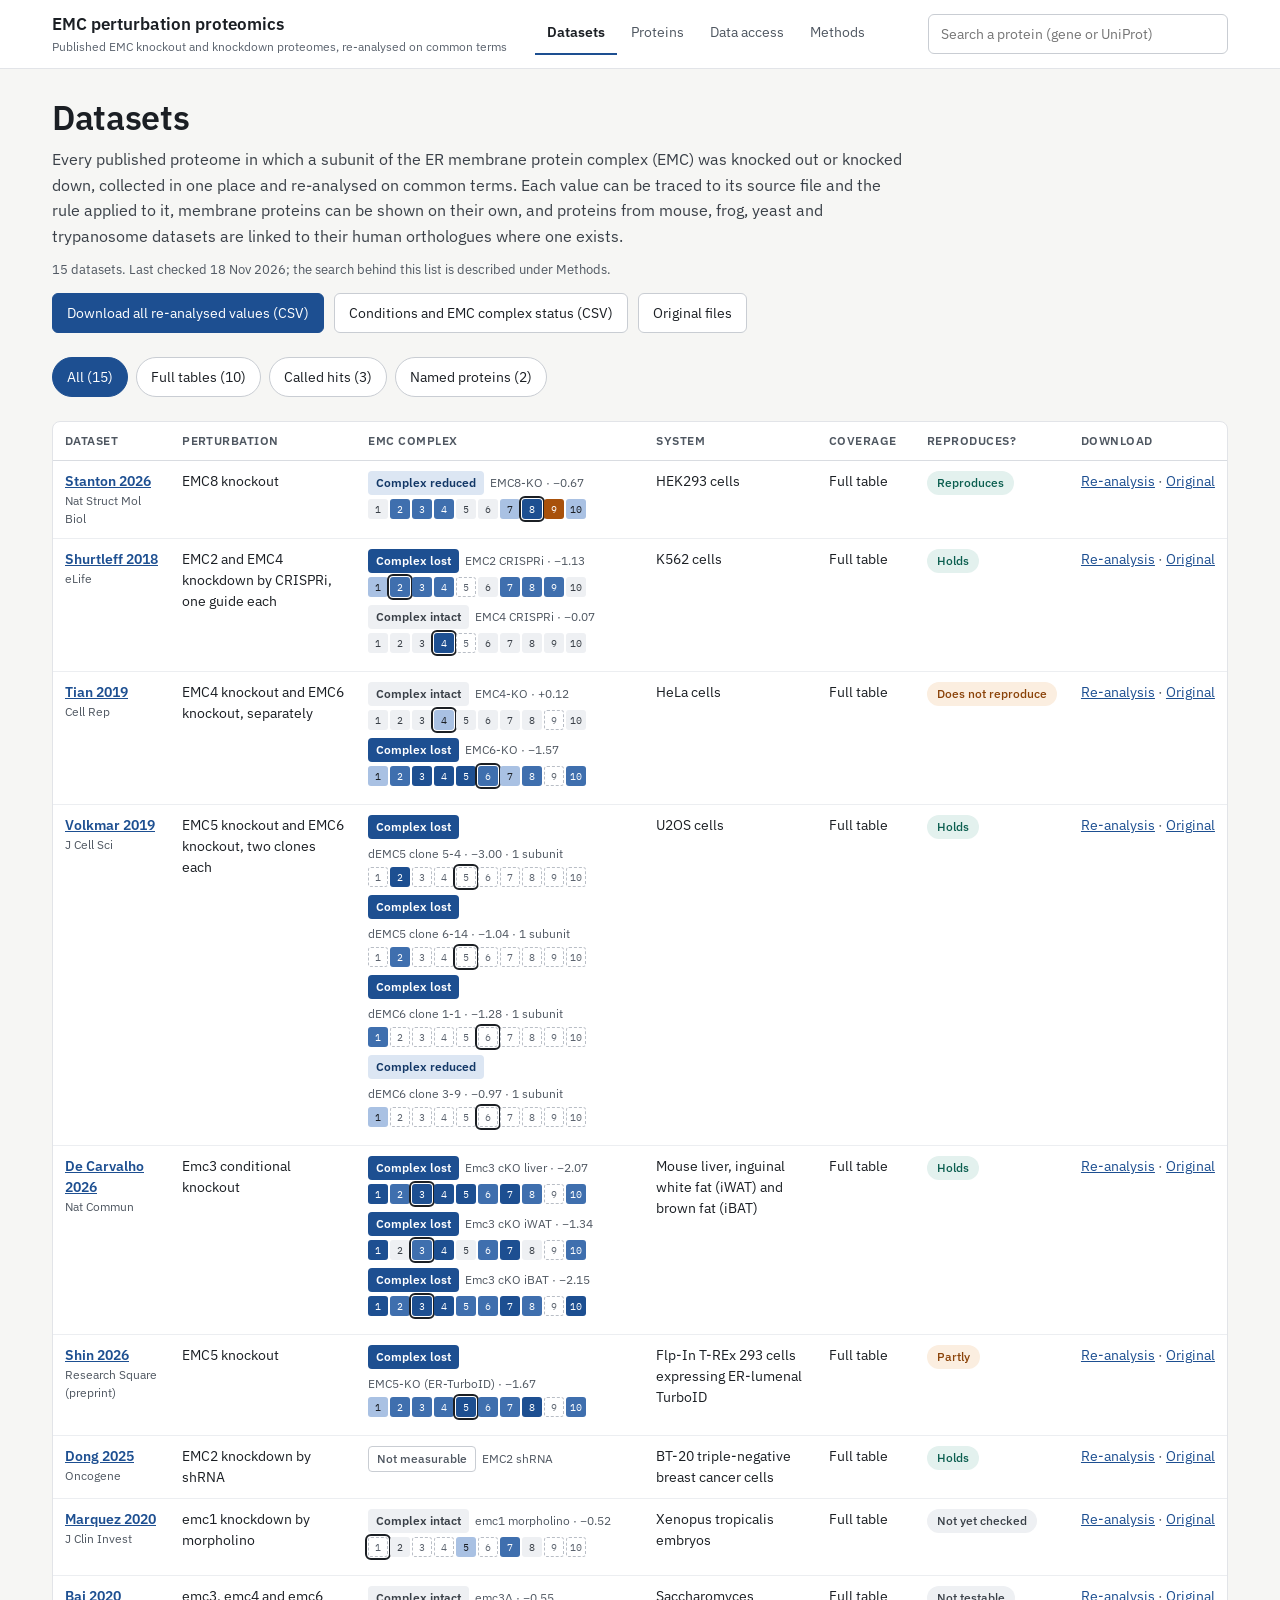
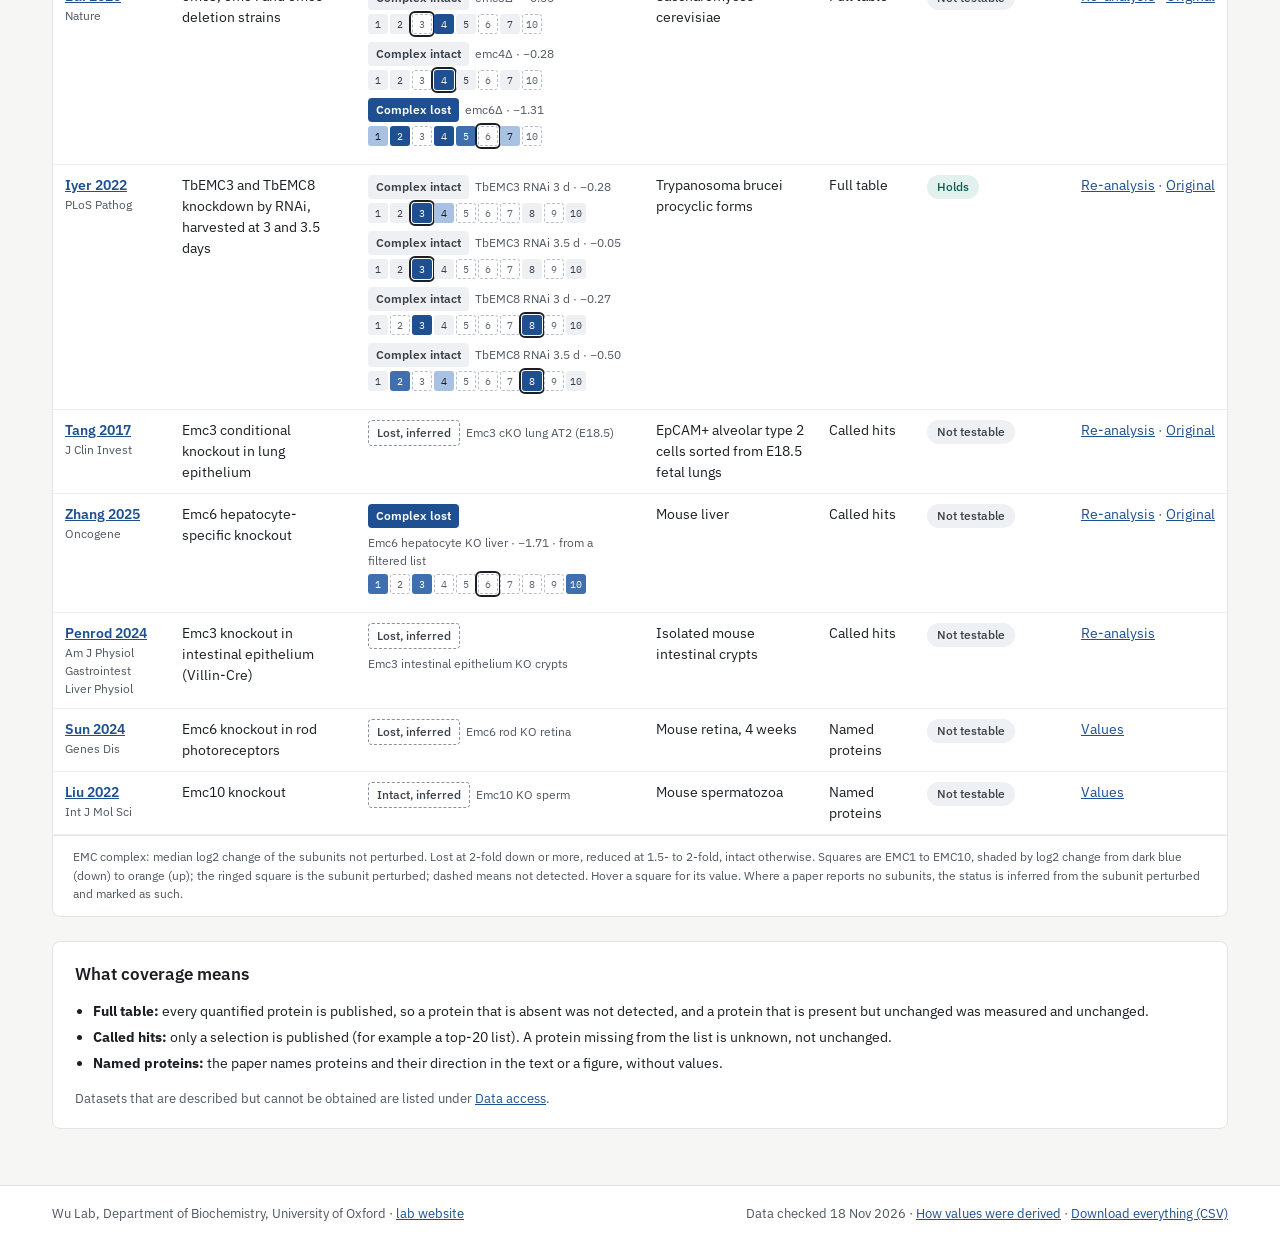
==== index.html @ a03cd82e "First version of the EMC atlas" ====
<!doctype html>
<html lang="en">
<head>
<meta charset="utf-8">
<meta name="viewport" content="width=device-width, initial-scale=1">
<title>EMC perturbation proteomics: datasets</title>
<meta name="description" content="Every published EMC knockout and knockdown proteome, re-analysed on common terms, with a membrane-protein filter and cross-species orthologues.">
<link rel="preconnect" href="https://fonts.googleapis.com">
<link href="https://fonts.googleapis.com/css2?family=IBM+Plex+Mono:wght@400;500&family=IBM+Plex+Sans:wght@400;500;600&display=swap" rel="stylesheet">
<link rel="stylesheet" href="assets/style.css">
<link rel="icon" href="data:,">
</head>
<body>
<main><div class="wrap">
  <section style="display:flex;flex-direction:column;gap:10px">
    <h1>Datasets</h1>
    <p class="lead">Every published proteome in which a subunit of the ER membrane protein complex (EMC) was knocked out or knocked down, collected in one place and re-analysed on common terms. Each value can be traced to its source file and the rule applied to it, membrane proteins can be shown on their own, and proteins from mouse, frog, yeast and trypanosome datasets are linked to their human orthologues where one exists.</p>
    <p class="small" id="sweep"></p>
    <div style="display:flex;flex-wrap:wrap;gap:10px;margin-top:4px">
      <a class="btn primary" href="downloads/emc_long.csv" download>Download all re-analysed values (CSV)</a>
      <a class="btn" href="downloads/conditions.csv" download>Conditions and EMC complex status (CSV)</a>
      <a class="btn" href="access.html#originals">Original files</a>
    </div>
  </section>

  <div class="chips" role="group" aria-label="Filter by coverage" id="filters"></div>

  <section class="card">
    <div class="tbox"><table class="t" style="min-width:1080px">
      <thead><tr><th>Dataset</th><th>Perturbation</th><th>EMC complex</th><th>System</th><th>Coverage</th><th>Reproduces?</th><th>Download</th></tr></thead>
      <tbody id="rows"><tr><td colspan="7" class="loading">Loading…</td></tr></tbody>
    </table></div>
    <div class="card-foot">EMC complex: median log2 change of the subunits not perturbed. Lost at 2-fold down or more, reduced at 1.5- to 2-fold, intact otherwise. Squares are EMC1 to EMC10, shaded by log2 change from dark blue (down) to orange (up); the ringed square is the subunit perturbed; dashed means not detected. Hover a square for its value. Where a paper reports no subunits, the status is inferred from the subunit perturbed and marked as such.</div>
  </section>

  <section class="card pad" style="display:flex;flex-direction:column;gap:10px">
    <h2>What coverage means</h2>
    <ul class="plain">
      <li><b>Full table:</b> every quantified protein is published, so a protein that is absent was not detected, and a protein that is present but unchanged was measured and unchanged.</li>
      <li><b>Called hits:</b> only a selection is published (for example a top-20 list). A protein missing from the list is unknown, not unchanged.</li>
      <li><b>Named proteins:</b> the paper names proteins and their direction in the text or a figure, without values.</li>
    </ul>
    <p class="small">Datasets that are described but cannot be obtained are listed under <a href="access.html">Data access</a>.</p>
  </section>
</div></main>
<script src="assets/common.js"></script>
<script>
EMC.header('index.html');
(async () => {
  const D = await EMC.getJSON('data/datasets.json');
  const ds = D.datasets;
  document.getElementById('sweep').textContent = `${ds.length} datasets. Last checked ${D.checked}; the search behind this list is described under Methods.`;
  let filt = 'all';
  const counts = { all: ds.length };
  ds.forEach(d => counts[d.coverage] = (counts[d.coverage] || 0) + 1);
  const opts = [['all', 'All'], ['full table', 'Full tables'], ['called hits', 'Called hits'], ['named proteins', 'Named proteins']];
  const F = document.getElementById('filters');
  const drawF = () => F.innerHTML = opts.map(([k, l]) => `<button data-k="${k}" class="${filt === k ? 'on' : ''}">${l} (${counts[k] || 0})</button>`).join('');
  F.addEventListener('click', e => { const k = e.target.closest('button')?.dataset.k; if (k) { filt = k; drawF(); draw(); } });
  const draw = () => {
    document.getElementById('rows').innerHTML = ds.filter(d => filt === 'all' || d.coverage === filt).map(d => {
      const v = EMC.VERDICT[d.verdict] || [d.verdict, ''];
      const cx = d.conditions.map(c => `<div style="display:flex;flex-direction:column;gap:4px;margin-bottom:8px">
          <div style="display:flex;flex-wrap:wrap;gap:6px;align-items:center">${EMC.badge(c)}<span class="tiny">${EMC.esc(c.name)}${c.median !== null && !c.basis.startsWith('inferred') ? ' · ' + EMC.fc(c.median) : ''}${c.basis.startsWith('one other') ? ' · 1 subunit' : ''}${c.basis.includes('filtered') ? ' · from a filtered list' : ''}</span></div>
          ${EMC.strip(c, d.species, false)}</div>`).join('');
      const dl = d.coverage === 'named proteins' && !d.originals.length ? `<a href="${d.csv}" download>Values</a>` :
        `<a href="${d.csv}" download>Re-analysis</a>${d.originals.length ? ` · <a href="dataset.html?id=${d.id}#downloads">Original</a>` : ''}`;
      return `<tr>
        <td><a href="dataset.html?id=${d.id}" style="font-weight:600">${EMC.esc(d.short)}</a><div class="tiny">${EMC.esc(d.journal)}</div></td>
        <td>${EMC.esc(d.perturbation)}</td>
        <td style="min-width:260px">${cx}</td>
        <td>${EMC.esc(d.system)}</td>
        <td>${EMC.COVERAGE[d.coverage]}</td>
        <td><span class="pill ${v[1]}">${v[0]}</span></td>
        <td class="small" style="white-space:nowrap">${dl}</td></tr>`;
    }).join('');
  };
  drawF(); draw();
})().catch(e => { document.getElementById('rows').innerHTML = `<tr><td colspan="7" class="loading">Could not load the data (${EMC.esc(e.message)}). If you opened this file directly, serve the folder instead (see README).</td></tr>`; });
</script>
</body>
</html>
---- assets/style.css ----
:root{
  --ground:#f6f6f4; --surface:#ffffff; --ink:#1b1f24; --ink2:#3a4048; --muted:#4f5761; --faint:#5b636e;
  --line:#e2e4e8; --line2:#eceef1; --accent:#1d4f91; --accent-dark:#123766;
  --down:#2c6fb7; --up:#c2610f; --mem:#0f8a73; --mem-bg:#e3f1ee; --mem-ink:#0b5e4f;
  --lost:#1d4f91; --reduced-bg:#dce6f3; --chip:#eef0f3;
  --mono:'IBM Plex Mono',ui-monospace,monospace; --sans:'IBM Plex Sans',system-ui,sans-serif;
}
*{box-sizing:border-box}
body{margin:0;background:var(--ground);font-family:var(--sans);color:var(--ink);font-size:15px;line-height:1.5}
a{color:var(--accent)} a:hover{color:var(--accent-dark)}
.mono{font-family:var(--mono)}
.wrap{max-width:1240px;margin:0 auto;padding:0 32px}
@media (max-width:640px){.wrap{padding:0 16px}}

/* header */
header.site{background:var(--surface);border-bottom:1px solid var(--line)}
header.site .wrap{display:flex;flex-wrap:wrap;align-items:center;gap:12px 28px;padding-top:12px;padding-bottom:12px}
.brand{text-decoration:none;color:var(--ink);display:flex;flex-direction:column}
.brand b{font-size:17px;font-weight:600}
.brand span{font-size:12px;color:var(--faint)}
nav.main{display:flex;flex-wrap:wrap;gap:2px;flex:1 1 auto}
nav.main a{padding:10px 12px;font-size:14px;text-decoration:none;color:var(--muted);border-bottom:2px solid transparent}
nav.main a.on{color:var(--ink);font-weight:600;border-bottom-color:var(--accent)}
.hsearch{position:relative;width:300px;max-width:100%}

main{padding:28px 0 56px;min-height:calc(100vh - 190px)}
main .wrap{display:flex;flex-direction:column;gap:24px}
h1{margin:0;font-size:34px;font-weight:600;letter-spacing:-.01em;line-height:1.2}
h2{margin:0;font-size:17px;font-weight:600}
h3{margin:0;font-size:15px;font-weight:600}
p{margin:0}
.lead{font-size:16px;color:var(--ink2);max-width:860px;line-height:1.6}
.small{font-size:13px;color:var(--muted)}
.tiny{font-size:12px;color:var(--muted)}

.card{background:var(--surface);border:1px solid var(--line);border-radius:8px}
.card.pad{padding:20px 22px}
.card-head{padding:14px 20px;display:flex;flex-wrap:wrap;gap:12px 20px;align-items:center;justify-content:space-between;border-bottom:1px solid var(--line)}
.card-foot{padding:12px 20px;border-top:1px solid var(--line);font-size:12px;color:var(--muted);line-height:1.55}

.pill{display:inline-flex;align-items:center;font-size:12px;font-weight:500;padding:3px 10px;border-radius:999px;background:var(--chip);color:var(--ink2);white-space:nowrap}
.pill.mem{background:var(--mem-bg);color:var(--mem-ink)}
.pill.warn{background:#fbeee0;color:#8a4208}
.pill.ok{background:#e3f1ee;color:#0b5e4f}
.pills{display:flex;flex-wrap:wrap;gap:8px}

.badge{display:inline-block;font-size:12px;font-weight:600;padding:3px 8px;border-radius:4px;white-space:nowrap}
.badge.lost{background:var(--lost);color:#fff}
.badge.reduced{background:var(--reduced-bg);color:var(--accent-dark)}
.badge.intact{background:var(--chip);color:var(--ink2)}
.badge.nm{font-weight:500;border:1px solid #c9cdd3;color:var(--muted);background:#fff}
.badge.inferred{font-weight:500;border:1px dashed #8b929c;color:var(--ink2);background:#fff}

/* strips */
.strip{display:flex;gap:2px}
.sq{width:20px;height:20px;display:inline-flex;align-items:center;justify-content:center;font-size:10px;font-family:var(--mono);border-radius:3px}
.sq.pert{outline:2px solid var(--ink);outline-offset:1px}
.sq.na{background:#fff;border:1px dashed #b9bec6;color:var(--faint)}
.strip.big{display:grid;grid-template-columns:repeat(10,minmax(0,1fr));gap:3px}
.strip.big .cell{display:flex;flex-direction:column;align-items:center;gap:2px}
.strip.big .sq{width:100%;height:28px;font-size:9.5px;letter-spacing:-.03em}
.strip.big .lab{font-size:10px;color:var(--muted)}

/* buttons, inputs */
button,.btn{font:inherit;font-size:14px;min-height:40px;padding:0 14px;border-radius:6px;border:1px solid #c9cdd3;background:#fff;color:var(--ink);cursor:pointer;display:inline-flex;align-items:center;gap:6px;text-decoration:none}
button:hover,.btn:hover{border-color:#8b929c;color:var(--ink)}
.btn.primary{background:var(--accent);border-color:var(--accent);color:#fff}
.btn.primary:hover{background:var(--accent-dark);color:#fff}
.seg{display:inline-flex;border:1px solid #c9cdd3;border-radius:6px;overflow:hidden}
.seg button{border:0;border-radius:0;min-height:38px}
.seg button+button{border-left:1px solid #c9cdd3}
.seg button.on{background:var(--accent);color:#fff}
.chips{display:flex;flex-wrap:wrap;gap:8px}
.chips button{border-radius:999px}
.chips button.on{background:var(--accent);border-color:var(--accent);color:#fff}
input[type=search],input[type=text],select{font:inherit;font-size:14px;height:40px;padding:0 12px;border:1px solid #c9cdd3;border-radius:6px;background:#fff;color:var(--ink)}
input[type=search]{width:100%}
label.check{display:inline-flex;align-items:center;gap:8px;font-size:14px;cursor:pointer;min-height:40px}
label.check input{width:18px;height:18px;accent-color:var(--mem)}
.tabs{display:flex;flex-wrap:wrap;gap:2px}
.tabs button{border:0;border-bottom:2px solid transparent;border-radius:0;background:transparent;color:var(--muted)}
.tabs button.on{color:var(--ink);font-weight:600;border-bottom-color:var(--accent)}
.tabs button:disabled{opacity:.45;cursor:default}
.sr{position:absolute;left:-9999px}

/* tables */
.tbox{overflow-x:auto}
table.t{width:100%;border-collapse:collapse}
table.t th{font-size:12px;font-weight:600;color:var(--muted);text-transform:uppercase;letter-spacing:.04em;padding:10px 12px;text-align:left;border-bottom:1px solid #d9dce1;white-space:nowrap}
table.t th.sort{cursor:pointer}
table.t th.sort:hover{color:var(--ink)}
table.t td{font-size:14px;padding:10px 12px;border-bottom:1px solid var(--line2);vertical-align:top}
table.t td.num{text-align:right;font-family:var(--mono);font-size:13px;white-space:nowrap}
table.t th.num{text-align:right}
table.t tr:hover td{background:#fafafa}
.pager{display:flex;align-items:center;gap:10px;padding:12px 20px;font-size:13px;color:var(--muted);border-top:1px solid var(--line)}

/* suggestions */
.sugg{position:absolute;top:44px;left:0;right:0;background:#fff;border:1px solid #c9cdd3;border-radius:6px;box-shadow:0 6px 20px rgba(0,0,0,.08);z-index:20;max-height:360px;overflow:auto}
.sugg a{display:flex;justify-content:space-between;gap:12px;padding:9px 12px;text-decoration:none;color:var(--ink);font-size:14px;border-bottom:1px solid var(--line2)}
.sugg a:hover,.sugg a.hi{background:#f1f4f9}
.sugg .meta{font-size:12px;color:var(--muted);white-space:nowrap}

/* grids */
.kv{display:grid;grid-template-columns:repeat(2,minmax(0,1fr));gap:18px 28px}
.kv .full{grid-column:1/-1}
.kv .k{font-size:12px;color:var(--faint);text-transform:uppercase;letter-spacing:.04em;font-weight:600;margin-bottom:4px}
.kv .v{font-size:14px;line-height:1.55}
@media (max-width:640px){.kv{grid-template-columns:minmax(0,1fr)}}
.cols{display:flex;flex-wrap:wrap;gap:24px;align-items:flex-start}
.cols>.main{flex:999 1 560px;min-width:0}
.cols>.side{flex:1 1 320px;min-width:0;display:flex;flex-direction:column;gap:16px}
.grid2{display:grid;grid-template-columns:repeat(2,minmax(0,1fr));gap:16px}
@media (max-width:720px){.grid2{grid-template-columns:minmax(0,1fr)}}
ul.plain{margin:0;padding-left:18px}
ul.plain li{margin:4px 0;font-size:14px;line-height:1.55}

/* charts */
.chart{position:relative;width:100%;height:380px}
.chart canvas{position:absolute;inset:0;width:100%;height:100%}
.tip{position:absolute;pointer-events:none;background:#fff;border:1px solid #c9cdd3;border-radius:6px;padding:8px 10px;font-size:12px;line-height:1.45;box-shadow:0 4px 14px rgba(0,0,0,.08);z-index:5;white-space:nowrap;display:none}
.legend{display:flex;flex-wrap:wrap;gap:6px 18px;font-size:12px;color:var(--muted);align-items:center}
.legend i{display:inline-block;width:10px;height:10px;border-radius:50%;margin-right:6px;vertical-align:-1px}

/* protein dot axis */
.axis{position:relative;height:22px;min-width:220px}
.axis .zero{position:absolute;top:0;bottom:0;width:1px;background:#b9bec6}
.axis .rail{position:absolute;left:0;right:0;top:11px;height:1px;background:var(--line2)}
.axis .dot{position:absolute;top:5px;width:12px;height:12px;margin-left:-6px;border-radius:50%}
.axis .note{position:absolute;left:0;top:2px;font-size:12px;color:var(--faint)}

footer.site{border-top:1px solid var(--line);background:var(--surface);font-size:13px;color:var(--muted)}
footer.site .wrap{padding-top:18px;padding-bottom:22px;display:flex;flex-wrap:wrap;gap:8px 24px;justify-content:space-between}
.loading{padding:30px;color:var(--muted)}
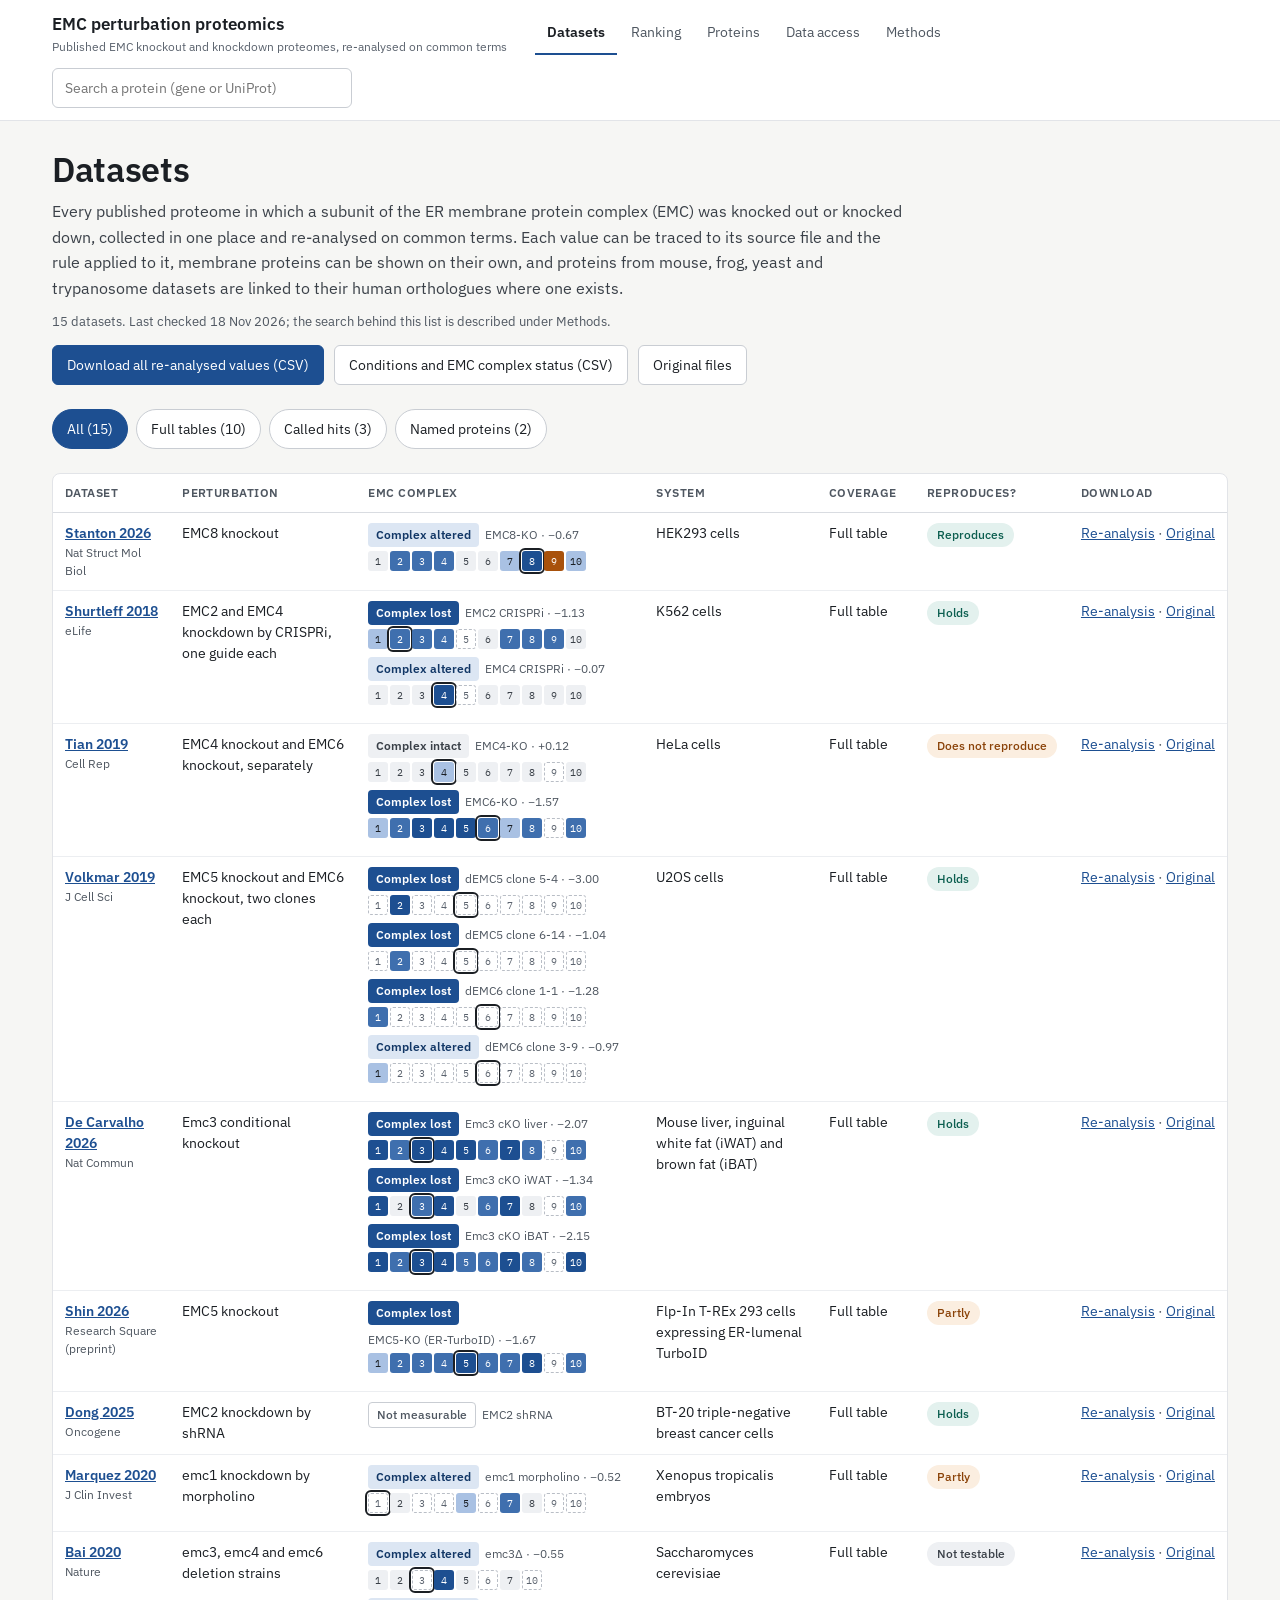
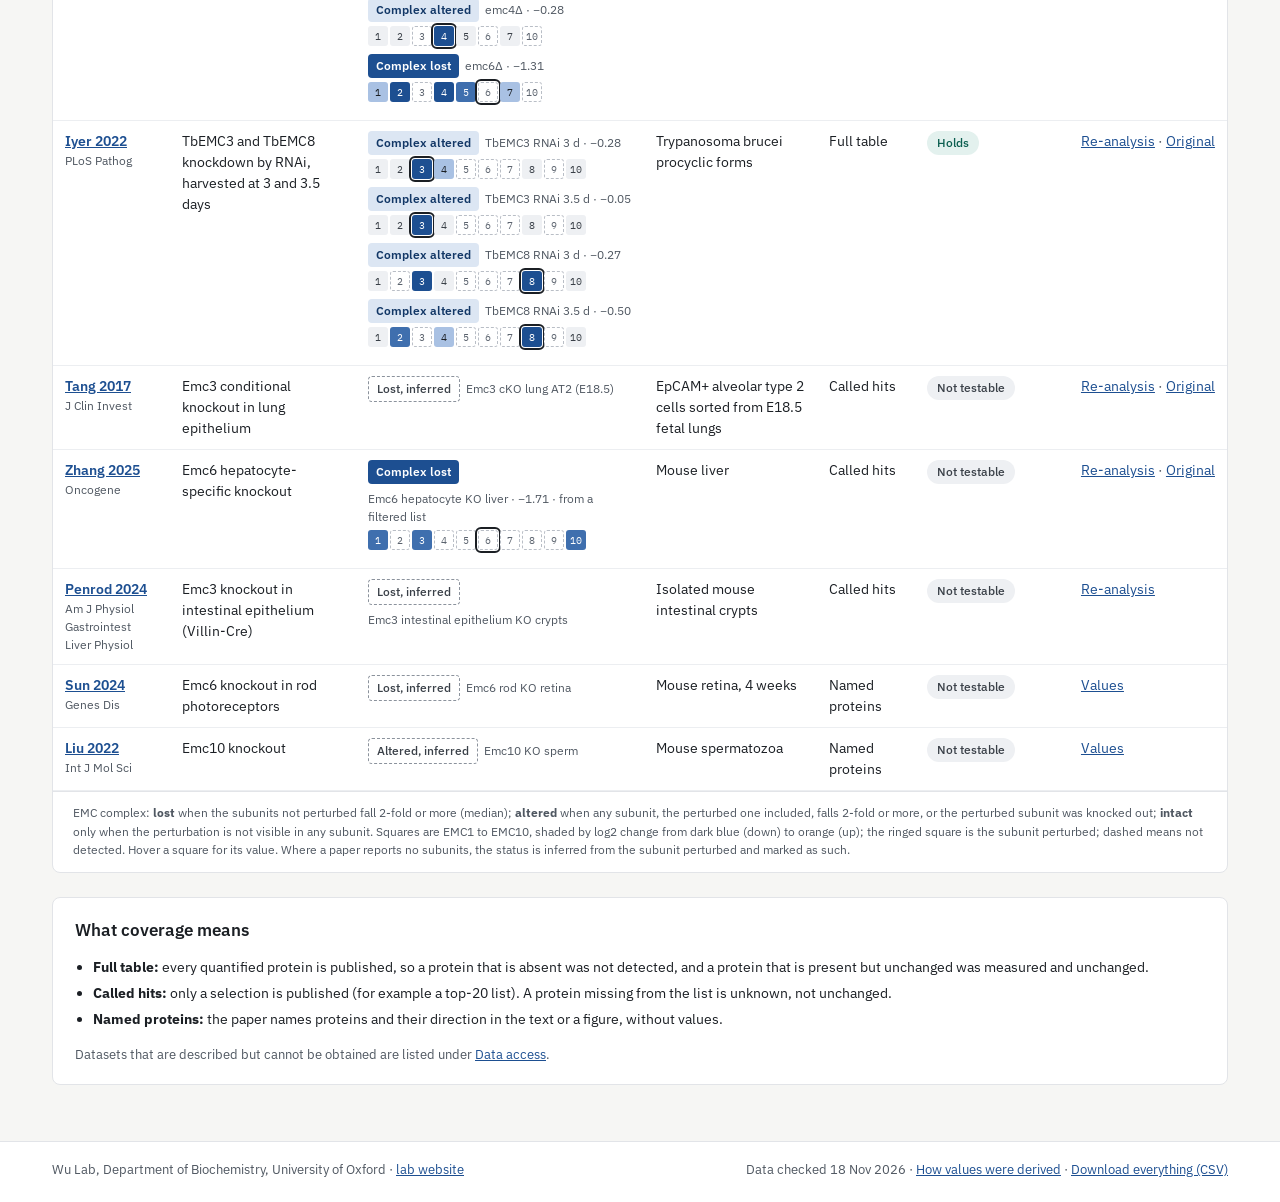
==== commit 6563b489: "Complex calls by any subunit; ranking without complex or species weights; two views" ====
--- a/index.html
+++ b/index.html
@@ -30,7 +30,7 @@
       <thead><tr><th>Dataset</th><th>Perturbation</th><th>EMC complex</th><th>System</th><th>Coverage</th><th>Reproduces?</th><th>Download</th></tr></thead>
       <tbody id="rows"><tr><td colspan="7" class="loading">Loading…</td></tr></tbody>
     </table></div>
-    <div class="card-foot">EMC complex: median log2 change of the subunits not perturbed. Lost at 2-fold down or more, reduced at 1.5- to 2-fold, intact otherwise. Squares are EMC1 to EMC10, shaded by log2 change from dark blue (down) to orange (up); the ringed square is the subunit perturbed; dashed means not detected. Hover a square for its value. Where a paper reports no subunits, the status is inferred from the subunit perturbed and marked as such.</div>
+    <div class="card-foot">EMC complex: <b>lost</b> when the subunits not perturbed fall 2-fold or more (median); <b>altered</b> when any subunit, the perturbed one included, falls 2-fold or more, or the perturbed subunit was knocked out; <b>intact</b> only when the perturbation is not visible in any subunit. Squares are EMC1 to EMC10, shaded by log2 change from dark blue (down) to orange (up); the ringed square is the subunit perturbed; dashed means not detected. Hover a square for its value. Where a paper reports no subunits, the status is inferred from the subunit perturbed and marked as such.</div>
   </section>
 
   <section class="card pad" style="display:flex;flex-direction:column;gap:10px">
--- a/assets/style.css
+++ b/assets/style.css
@@ -46,7 +46,7 @@
 
 .badge{display:inline-block;font-size:12px;font-weight:600;padding:3px 8px;border-radius:4px;white-space:nowrap}
 .badge.lost{background:var(--lost);color:#fff}
-.badge.reduced{background:var(--reduced-bg);color:var(--accent-dark)}
+.badge.altered{background:var(--reduced-bg);color:var(--accent-dark)}
 .badge.intact{background:var(--chip);color:var(--ink2)}
 .badge.nm{font-weight:500;border:1px solid #c9cdd3;color:var(--muted);background:#fff}
 .badge.inferred{font-weight:500;border:1px dashed #8b929c;color:var(--ink2);background:#fff}
